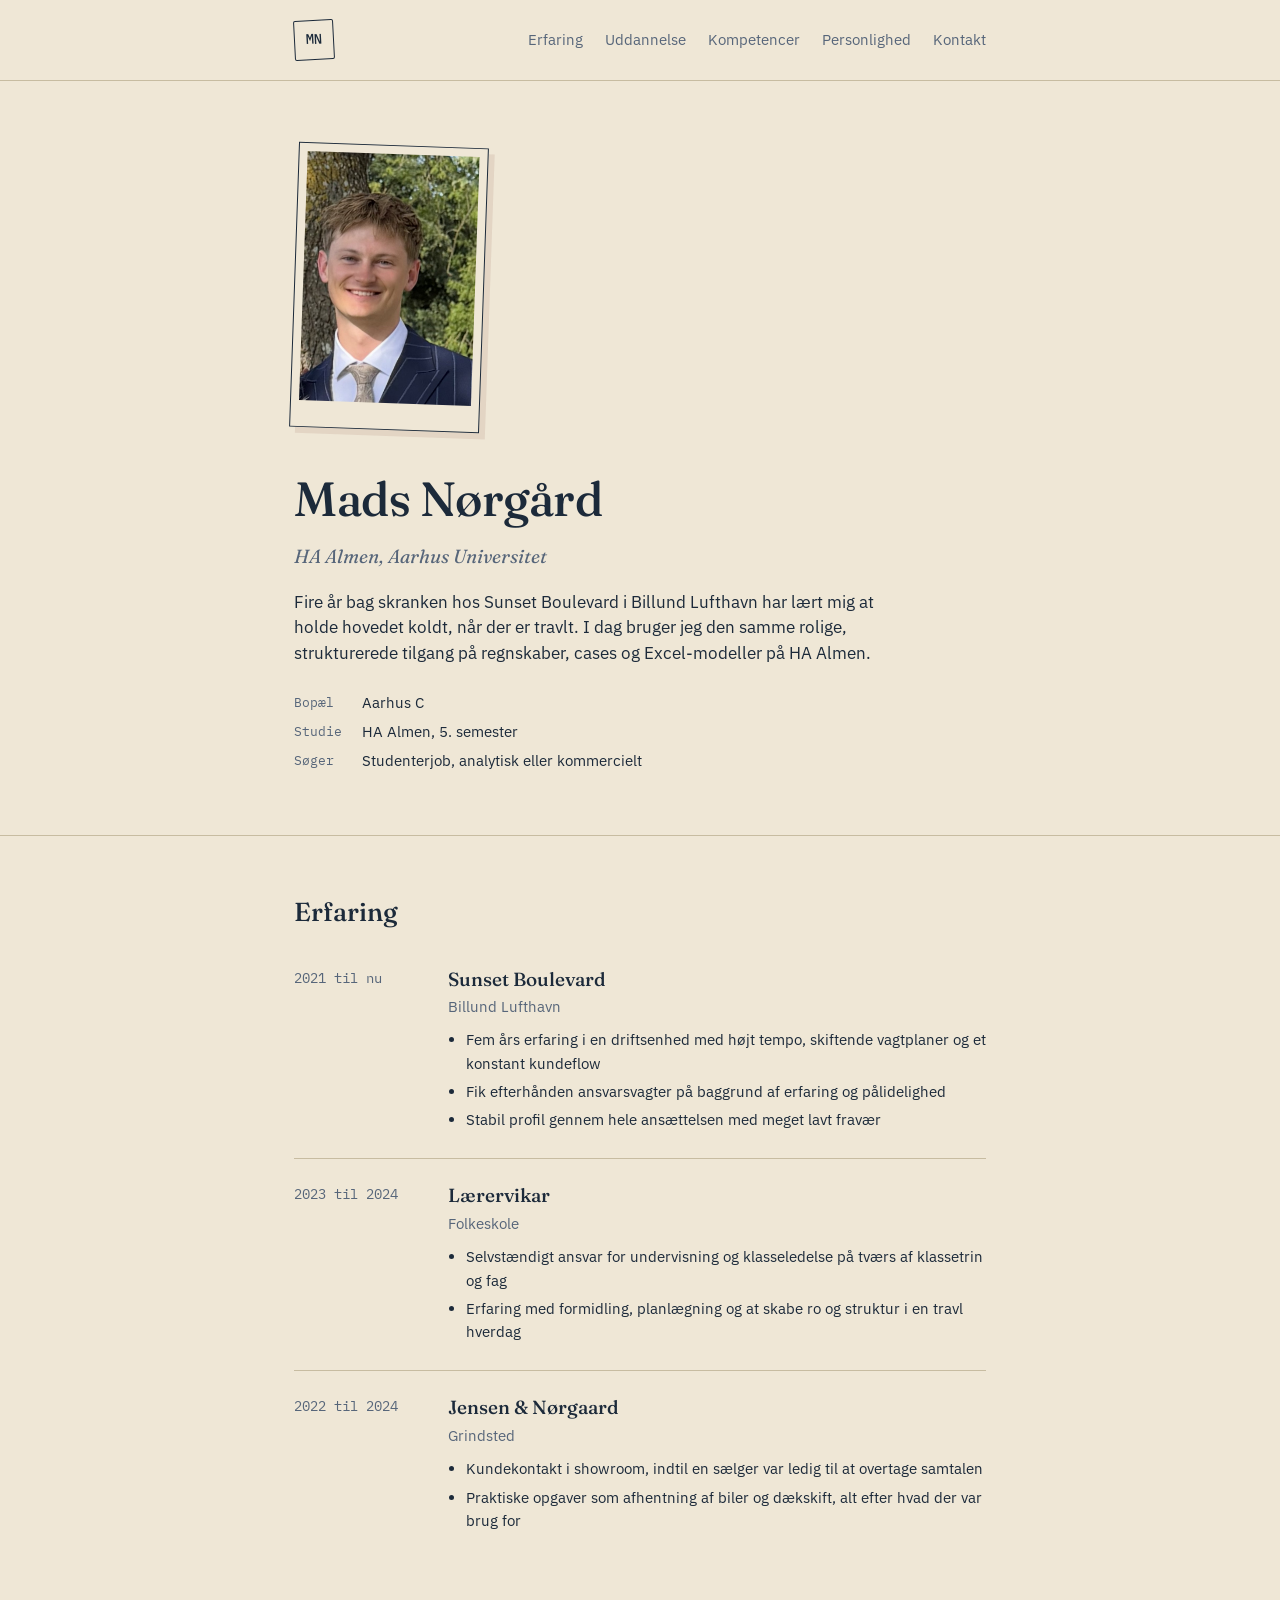
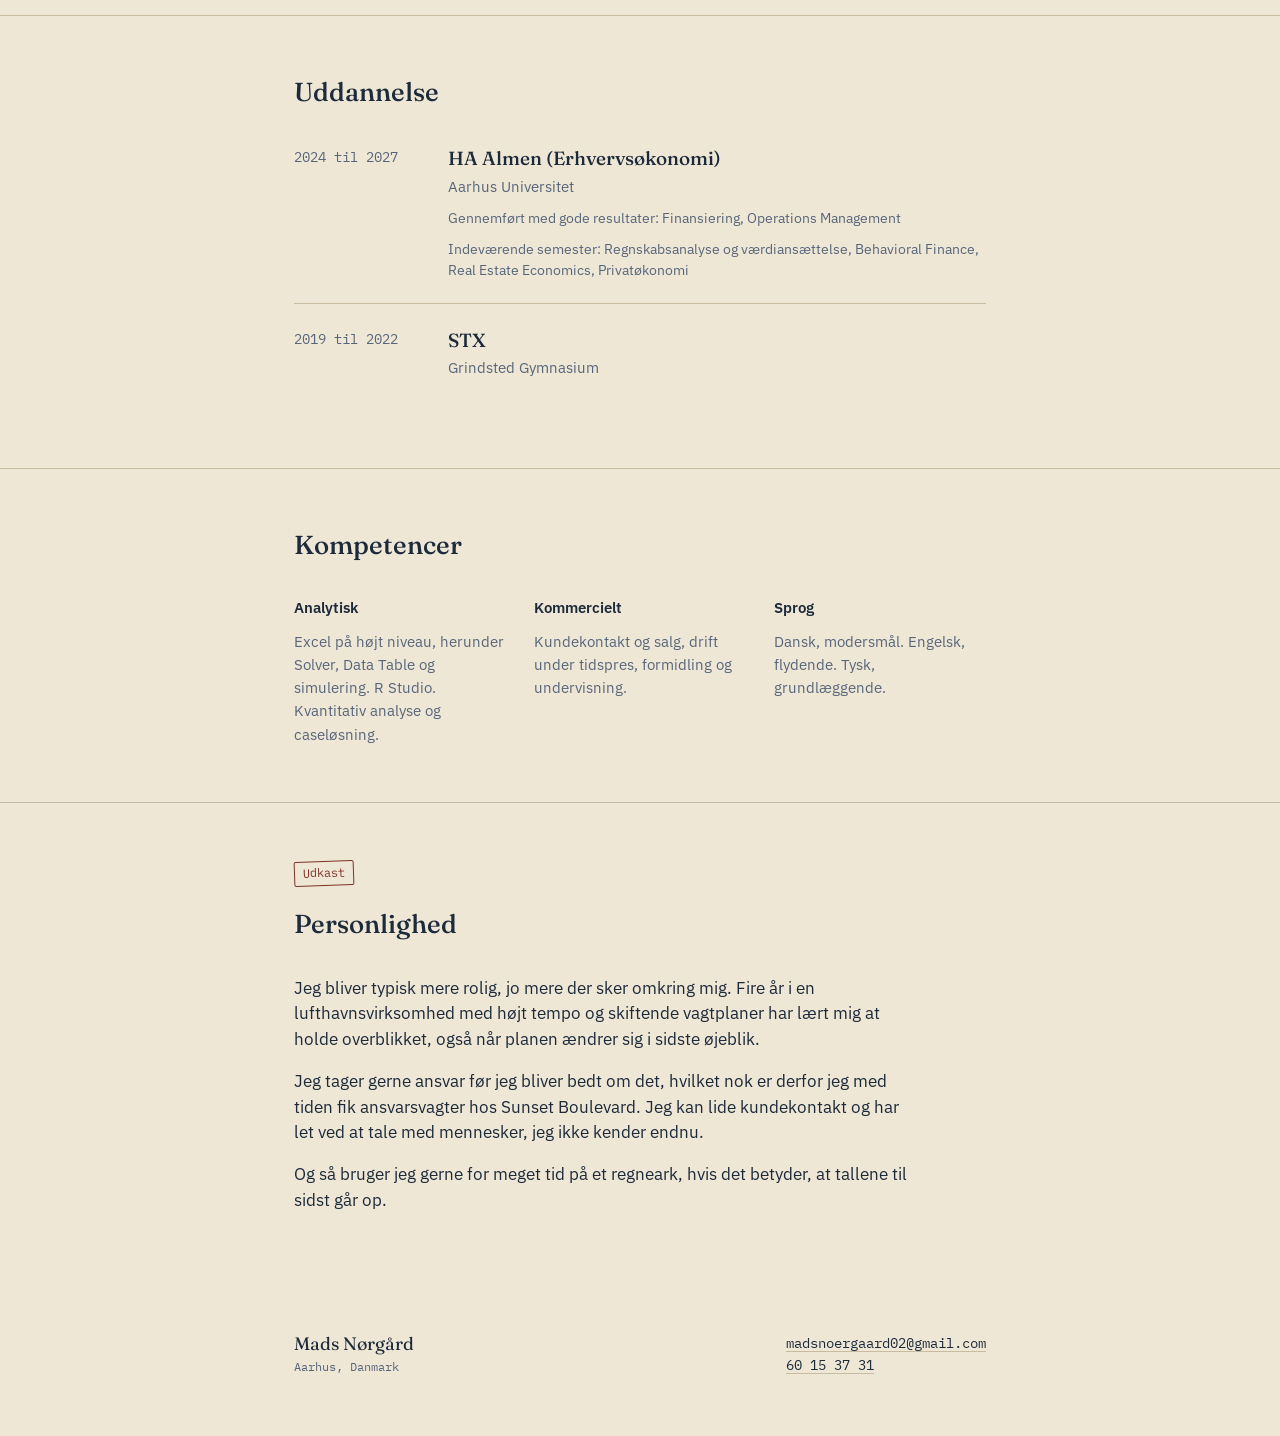
==== index.html @ 3f275c65 "Rename mads-noergaard.html to index.html" ====
<!doctype html>
<html lang="da">
<head>
<meta charset="utf-8">
<meta name="viewport" content="width=device-width, initial-scale=1">
<title>Mads Nørgård</title>
<link rel="preconnect" href="https://fonts.googleapis.com">
<link rel="preconnect" href="https://fonts.gstatic.com" crossorigin>
<link href="https://fonts.googleapis.com/css2?family=Fraunces:opsz,wght@9..144,300;9..144,500;9..144,600&family=IBM+Plex+Sans:wght@400;500;600&family=IBM+Plex+Mono:wght@400;500&display=swap" rel="stylesheet">
<style>
  :root {
    --paper: #EFE7D6;
    --ink: #1C2A3A;
    --ink-soft: #57667A;
    --line: #C7BCA1;
    --accent: #7B3327;
    --accent-soft: rgba(123,51,39,0.10);
    --font-display: 'Fraunces', Georgia, serif;
    --font-body: 'IBM Plex Sans', -apple-system, sans-serif;
    --font-mono: 'IBM Plex Mono', ui-monospace, monospace;
    --maxw: 740px;
  }
  @media (prefers-color-scheme: dark) {
    :root:not([data-theme="light"]) {
      --paper: #171A1D;
      --ink: #E9E3D3;
      --ink-soft: #9BA6AD;
      --line: #3B4046;
      --accent: #DE8368;
      --accent-soft: rgba(222,131,104,0.14);
    }
  }
  :root[data-theme="dark"] {
    --paper: #171A1D;
    --ink: #E9E3D3;
    --ink-soft: #9BA6AD;
    --line: #3B4046;
    --accent: #DE8368;
    --accent-soft: rgba(222,131,104,0.14);
  }

  * { box-sizing: border-box; }
  html { scroll-behavior: smooth; }
  @media (prefers-reduced-motion: reduce) {
    html { scroll-behavior: auto; }
    * { animation: none !important; transition: none !important; }
  }

  body {
    margin: 0;
    background: var(--paper);
    color: var(--ink);
    font-family: var(--font-body);
    line-height: 1.55;
    -webkit-font-smoothing: antialiased;
  }

  a { color: var(--ink); text-decoration-color: var(--line); text-underline-offset: 3px; }
  a:hover { color: var(--accent); text-decoration-color: var(--accent); }
  a:focus-visible, button:focus-visible { outline: 2px solid var(--accent); outline-offset: 3px; }

  .wrap {
    max-width: var(--maxw);
    margin: 0 auto;
    padding: 0 24px;
  }

  header.top {
    border-bottom: 1px solid var(--line);
    padding: 20px 0;
  }
  header.top .wrap {
    display: flex;
    align-items: center;
    justify-content: space-between;
    gap: 16px;
    flex-wrap: wrap;
  }
  .mark {
    display: inline-flex;
    align-items: center;
    justify-content: center;
    width: 40px;
    height: 40px;
    border: 1.5px solid var(--ink);
    border-radius: 2px;
    transform: rotate(-3deg);
    font-family: var(--font-mono);
    font-weight: 500;
    font-size: 14px;
    letter-spacing: 0.02em;
    flex: none;
  }
  nav.primary {
    display: flex;
    gap: 22px;
    flex-wrap: wrap;
    font-size: 15px;
  }
  nav.primary a { text-decoration: none; color: var(--ink-soft); }
  nav.primary a:hover { color: var(--accent); }

  main { padding-top: 8px; }

  section { padding: 56px 0; border-bottom: 1px solid var(--line); }
  section:last-of-type { border-bottom: none; }

  .hero { padding-top: 56px; padding-bottom: 48px; display: flex; gap: 32px; align-items: flex-start; flex-wrap: wrap; }
  .photo-frame {
    margin: 0;
    flex: none;
    width: 190px;
    aspect-ratio: 2 / 3;
    padding: 8px 8px 26px;
    background: var(--paper);
    border: 1px solid var(--ink);
    box-shadow: 6px 6px 0 var(--accent-soft);
    transform: rotate(2deg);
  }
  .photo-frame img {
    width: 100%;
    height: 100%;
    object-fit: cover;
    object-position: top center;
    display: block;
  }
  @media (max-width: 680px) {
    .hero { flex-direction: column; }
    .photo-frame { order: -1; width: 160px; margin-bottom: 4px; }
  }

  h1 {
    font-family: var(--font-display);
    font-weight: 500;
    font-size: clamp(34px, 6vw, 48px);
    margin: 0 0 6px;
    letter-spacing: -0.01em;
  }
  .hero .role {
    font-family: var(--font-display);
    font-style: italic;
    font-weight: 400;
    font-size: 19px;
    color: var(--ink-soft);
    margin: 0 0 18px;
  }
  .hero p.intro {
    max-width: 58ch;
    font-size: 16.5px;
    margin: 0 0 24px;
  }

  .ledger {
    display: grid;
    grid-template-columns: max-content 1fr;
    gap: 6px 20px;
    font-size: 15px;
    max-width: 460px;
  }
  .ledger dt {
    font-family: var(--font-mono);
    color: var(--ink-soft);
    font-size: 13px;
    padding-top: 2px;
  }
  .ledger dd { margin: 0; }

  h2 {
    font-family: var(--font-display);
    font-weight: 500;
    font-size: 26px;
    margin: 0 0 32px;
  }

  .entry {
    display: grid;
    grid-template-columns: 130px 1fr;
    gap: 6px 24px;
    padding: 22px 0;
    border-top: 1px solid var(--line);
  }
  .entry:first-of-type { border-top: none; padding-top: 0; }
  .entry .period {
    font-family: var(--font-mono);
    font-size: 13.5px;
    color: var(--ink-soft);
    padding-top: 3px;
  }
  .entry h3 {
    font-family: var(--font-display);
    font-weight: 500;
    font-size: 19px;
    margin: 0 0 2px;
  }
  .entry .role-line {
    color: var(--ink-soft);
    font-size: 14.5px;
    margin: 0 0 10px;
  }
  .entry ul {
    margin: 0;
    padding-left: 18px;
  }
  .entry li { margin-bottom: 5px; font-size: 15px; }
  .entry .extra {
    margin: 10px 0 0;
    font-size: 13.5px;
    color: var(--ink-soft);
  }

  @media (max-width: 560px) {
    .entry { grid-template-columns: 1fr; gap: 4px; }
    .entry .period { padding-top: 0; }
  }

  .skills-grid {
    display: grid;
    grid-template-columns: repeat(3, 1fr);
    gap: 28px;
  }
  .skills-grid .col h3 {
    font-family: var(--font-body);
    font-weight: 600;
    font-size: 14.5px;
    margin: 0 0 10px;
  }
  .skills-grid .col p { margin: 0; font-size: 15px; color: var(--ink-soft); }
  @media (max-width: 560px) {
    .skills-grid { grid-template-columns: 1fr; gap: 22px; }
  }

  .stamp-note {
    display: inline-block;
    font-family: var(--font-mono);
    font-size: 12px;
    color: var(--accent);
    border: 1px solid var(--accent);
    padding: 2px 8px;
    border-radius: 2px;
    transform: rotate(-2deg);
    margin-bottom: 18px;
  }

  #personlighed p { max-width: 62ch; font-size: 16.5px; }
  #personlighed p + p { margin-top: 14px; }

  footer {
    padding: 44px 0 60px;
  }
  footer .wrap {
    display: flex;
    flex-wrap: wrap;
    justify-content: space-between;
    gap: 20px;
    align-items: flex-end;
  }
  footer .name { font-family: var(--font-display); font-size: 18px; }
  footer .contact { font-family: var(--font-mono); font-size: 14px; color: var(--ink-soft); }
  footer .contact a { display: block; }
  footer .year { font-family: var(--font-mono); font-size: 12px; color: var(--ink-soft); }
</style>
</head>
<body>

<header class="top">
  <div class="wrap">
    <span class="mark" aria-hidden="true">MN</span>
    <nav class="primary" aria-label="Sidenavigation">
      <a href="#erfaring">Erfaring</a>
      <a href="#uddannelse">Uddannelse</a>
      <a href="#kompetencer">Kompetencer</a>
      <a href="#personlighed">Personlighed</a>
      <a href="#kontakt">Kontakt</a>
    </nav>
  </div>
</header>

<main>

  <section class="hero">
    <div class="wrap" style="display:flex; gap:32px; align-items:flex-start; flex-wrap:wrap;">
      <figure class="photo-frame">
        <img src="[data-uri]" alt="Mads Nørgård">
      </figure>
      <div>
        <h1>Mads Nørgård</h1>
        <p class="role">HA Almen, Aarhus Universitet</p>
        <p class="intro">Fire år bag skranken hos Sunset Boulevard i Billund Lufthavn har lært mig at holde hovedet koldt, når der er travlt. I dag bruger jeg den samme rolige, strukturerede tilgang på regnskaber, cases og Excel-modeller på HA Almen.</p>
        <dl class="ledger">
          <dt>Bopæl</dt><dd>Aarhus C</dd>
          <dt>Studie</dt><dd>HA Almen, 5. semester</dd>
          <dt>Søger</dt><dd>Studenterjob, analytisk eller kommercielt</dd>
        </dl>
      </div>
    </div>
  </section>

  <section id="erfaring">
    <div class="wrap">
      <h2>Erfaring</h2>

      <div class="entry">
        <div class="period">2021 til nu</div>
        <div>
          <h3>Sunset Boulevard</h3>
          <p class="role-line">Billund Lufthavn</p>
          <ul>
            <li>Fem års erfaring i en driftsenhed med højt tempo, skiftende vagtplaner og et konstant kundeflow</li>
            <li>Fik efterhånden ansvarsvagter på baggrund af erfaring og pålidelighed</li>
            <li>Stabil profil gennem hele ansættelsen med meget lavt fravær</li>
          </ul>
        </div>
      </div>

      <div class="entry">
        <div class="period">2023 til 2024</div>
        <div>
          <h3>Lærervikar</h3>
          <p class="role-line">Folkeskole</p>
          <ul>
            <li>Selvstændigt ansvar for undervisning og klasseledelse på tværs af klassetrin og fag</li>
            <li>Erfaring med formidling, planlægning og at skabe ro og struktur i en travl hverdag</li>
          </ul>
        </div>
      </div>

      <div class="entry">
        <div class="period">2022 til 2024</div>
        <div>
          <h3>Jensen &amp; Nørgaard</h3>
          <p class="role-line">Grindsted</p>
          <ul>
            <li>Kundekontakt i showroom, indtil en sælger var ledig til at overtage samtalen</li>
            <li>Praktiske opgaver som afhentning af biler og dækskift, alt efter hvad der var brug for</li>
          </ul>
        </div>
      </div>

    </div>
  </section>

  <section id="uddannelse">
    <div class="wrap">
      <h2>Uddannelse</h2>

      <div class="entry">
        <div class="period">2024 til 2027</div>
        <div>
          <h3>HA Almen (Erhvervsøkonomi)</h3>
          <p class="role-line">Aarhus Universitet</p>
          <p class="extra">Gennemført med gode resultater: Finansiering, Operations Management</p>
          <p class="extra">Indeværende semester: Regnskabsanalyse og værdiansættelse, Behavioral Finance, Real Estate Economics, Privatøkonomi</p>
        </div>
      </div>

      <div class="entry">
        <div class="period">2019 til 2022</div>
        <div>
          <h3>STX</h3>
          <p class="role-line">Grindsted Gymnasium</p>
        </div>
      </div>

    </div>
  </section>

  <section id="kompetencer">
    <div class="wrap">
      <h2>Kompetencer</h2>
      <div class="skills-grid">
        <div class="col">
          <h3>Analytisk</h3>
          <p>Excel på højt niveau, herunder Solver, Data Table og simulering. R Studio. Kvantitativ analyse og caseløsning.</p>
        </div>
        <div class="col">
          <h3>Kommercielt</h3>
          <p>Kundekontakt og salg, drift under tidspres, formidling og undervisning.</p>
        </div>
        <div class="col">
          <h3>Sprog</h3>
          <p>Dansk, modersmål. Engelsk, flydende. Tysk, grundlæggende.</p>
        </div>
      </div>
    </div>
  </section>

  <section id="personlighed">
    <div class="wrap">
      <span class="stamp-note">Udkast</span>
      <h2>Personlighed</h2>
      <p>Jeg bliver typisk mere rolig, jo mere der sker omkring mig. Fire år i en lufthavnsvirksomhed med højt tempo og skiftende vagtplaner har lært mig at holde overblikket, også når planen ændrer sig i sidste øjeblik.</p>
      <p>Jeg tager gerne ansvar før jeg bliver bedt om det, hvilket nok er derfor jeg med tiden fik ansvarsvagter hos Sunset Boulevard. Jeg kan lide kundekontakt og har let ved at tale med mennesker, jeg ikke kender endnu.</p>
      <p>Og så bruger jeg gerne for meget tid på et regneark, hvis det betyder, at tallene til sidst går op.</p>
    </div>
  </section>

</main>

<footer>
  <div class="wrap">
    <div>
      <div class="name">Mads Nørgård</div>
      <div class="year">Aarhus, Danmark</div>
    </div>
    <div class="contact" id="kontakt">
      <a href="mailto:madsnoergaard02@gmail.com">madsnoergaard02@gmail.com</a>
      <a href="tel:+4560153731">60 15 37 31</a>
    </div>
  </div>
</footer>

</body>
</html>
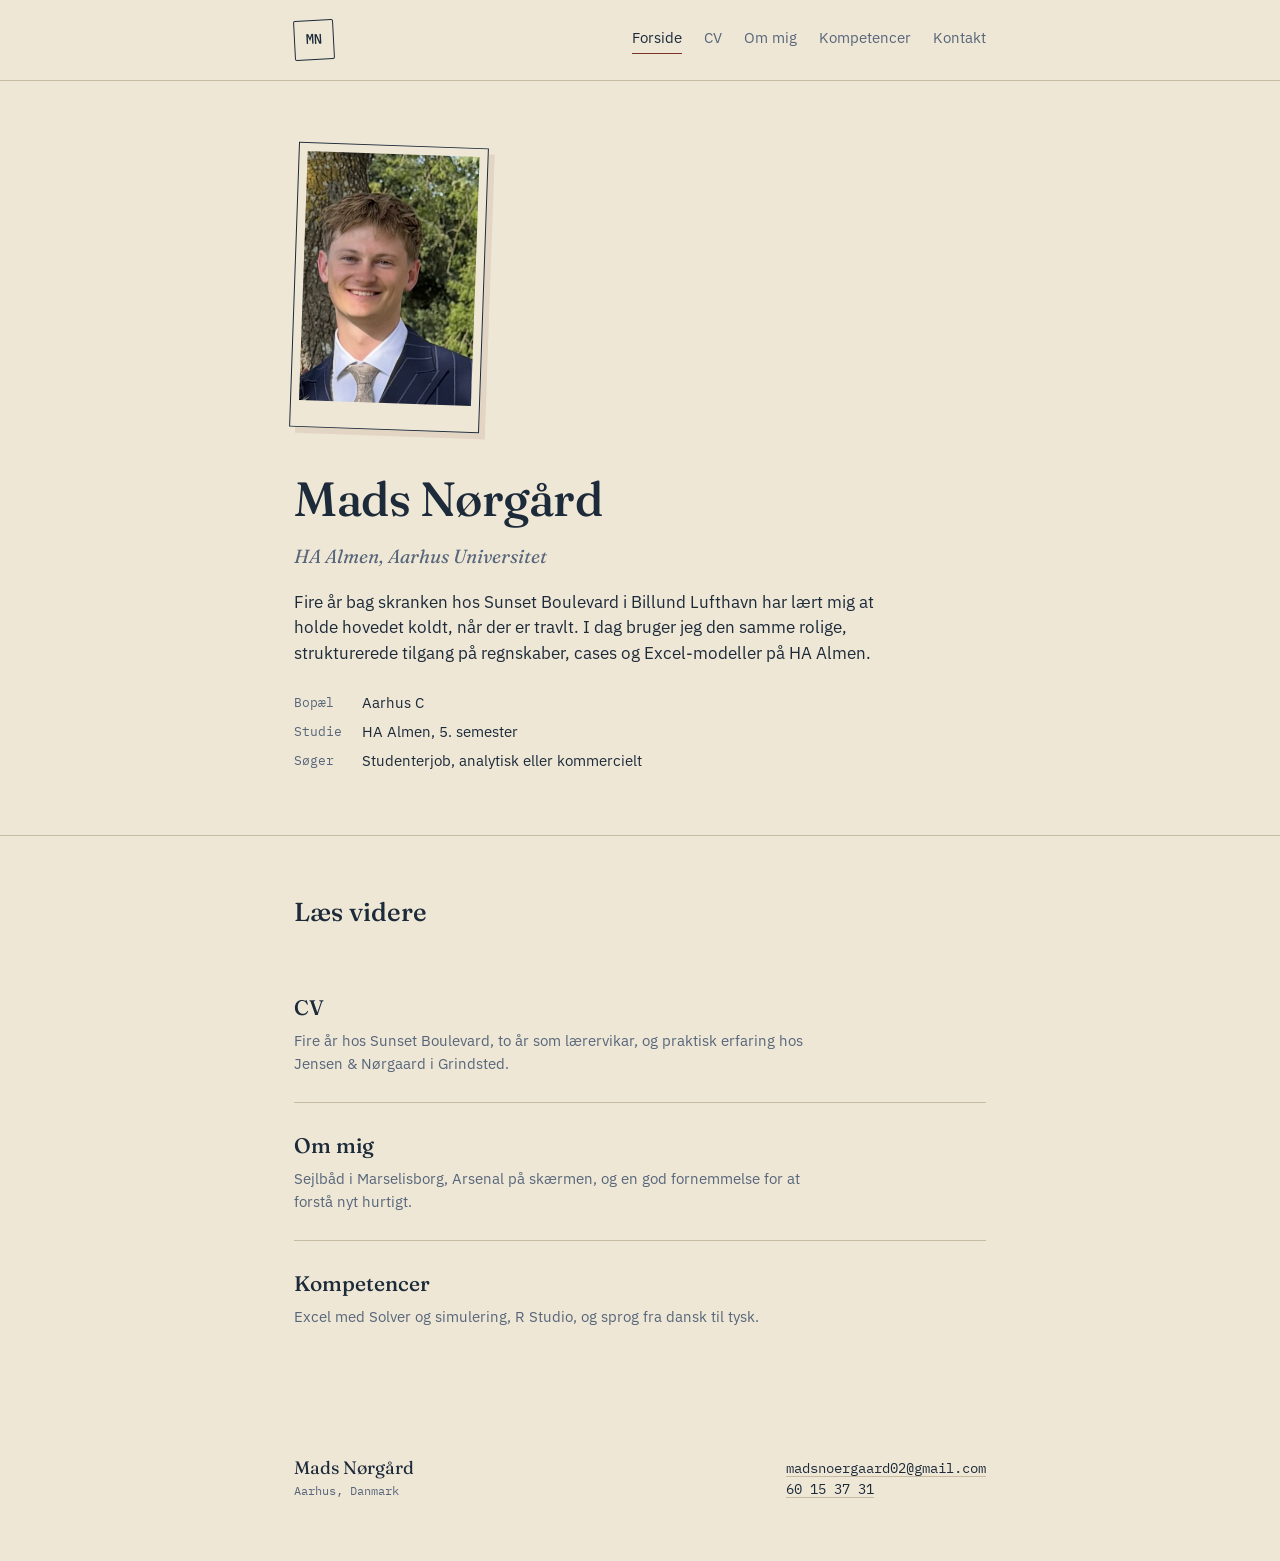
==== commit c9a29f72: "Add files via upload" ====
--- a/index.html
+++ b/index.html
@@ -4,273 +4,23 @@
 <meta charset="utf-8">
 <meta name="viewport" content="width=device-width, initial-scale=1">
 <title>Mads Nørgård</title>
+<link rel="icon" href="data:image/svg+xml,%3Csvg xmlns='http://www.w3.org/2000/svg' viewBox='0 0 64 64'%3E%3Crect width='64' height='64' fill='%23EFE7D6'/%3E%3Ctext x='32' y='42' font-family='monospace' font-size='24' text-anchor='middle' fill='%231C2A3A'%3EMN%3C/text%3E%3C/svg%3E">
 <link rel="preconnect" href="https://fonts.googleapis.com">
 <link rel="preconnect" href="https://fonts.gstatic.com" crossorigin>
 <link href="https://fonts.googleapis.com/css2?family=Fraunces:opsz,wght@9..144,300;9..144,500;9..144,600&family=IBM+Plex+Sans:wght@400;500;600&family=IBM+Plex+Mono:wght@400;500&display=swap" rel="stylesheet">
-<style>
-  :root {
-    --paper: #EFE7D6;
-    --ink: #1C2A3A;
-    --ink-soft: #57667A;
-    --line: #C7BCA1;
-    --accent: #7B3327;
-    --accent-soft: rgba(123,51,39,0.10);
-    --font-display: 'Fraunces', Georgia, serif;
-    --font-body: 'IBM Plex Sans', -apple-system, sans-serif;
-    --font-mono: 'IBM Plex Mono', ui-monospace, monospace;
-    --maxw: 740px;
-  }
-  @media (prefers-color-scheme: dark) {
-    :root:not([data-theme="light"]) {
-      --paper: #171A1D;
-      --ink: #E9E3D3;
-      --ink-soft: #9BA6AD;
-      --line: #3B4046;
-      --accent: #DE8368;
-      --accent-soft: rgba(222,131,104,0.14);
-    }
-  }
-  :root[data-theme="dark"] {
-    --paper: #171A1D;
-    --ink: #E9E3D3;
-    --ink-soft: #9BA6AD;
-    --line: #3B4046;
-    --accent: #DE8368;
-    --accent-soft: rgba(222,131,104,0.14);
-  }
-
-  * { box-sizing: border-box; }
-  html { scroll-behavior: smooth; }
-  @media (prefers-reduced-motion: reduce) {
-    html { scroll-behavior: auto; }
-    * { animation: none !important; transition: none !important; }
-  }
-
-  body {
-    margin: 0;
-    background: var(--paper);
-    color: var(--ink);
-    font-family: var(--font-body);
-    line-height: 1.55;
-    -webkit-font-smoothing: antialiased;
-  }
-
-  a { color: var(--ink); text-decoration-color: var(--line); text-underline-offset: 3px; }
-  a:hover { color: var(--accent); text-decoration-color: var(--accent); }
-  a:focus-visible, button:focus-visible { outline: 2px solid var(--accent); outline-offset: 3px; }
-
-  .wrap {
-    max-width: var(--maxw);
-    margin: 0 auto;
-    padding: 0 24px;
-  }
-
-  header.top {
-    border-bottom: 1px solid var(--line);
-    padding: 20px 0;
-  }
-  header.top .wrap {
-    display: flex;
-    align-items: center;
-    justify-content: space-between;
-    gap: 16px;
-    flex-wrap: wrap;
-  }
-  .mark {
-    display: inline-flex;
-    align-items: center;
-    justify-content: center;
-    width: 40px;
-    height: 40px;
-    border: 1.5px solid var(--ink);
-    border-radius: 2px;
-    transform: rotate(-3deg);
-    font-family: var(--font-mono);
-    font-weight: 500;
-    font-size: 14px;
-    letter-spacing: 0.02em;
-    flex: none;
-  }
-  nav.primary {
-    display: flex;
-    gap: 22px;
-    flex-wrap: wrap;
-    font-size: 15px;
-  }
-  nav.primary a { text-decoration: none; color: var(--ink-soft); }
-  nav.primary a:hover { color: var(--accent); }
-
-  main { padding-top: 8px; }
-
-  section { padding: 56px 0; border-bottom: 1px solid var(--line); }
-  section:last-of-type { border-bottom: none; }
-
-  .hero { padding-top: 56px; padding-bottom: 48px; display: flex; gap: 32px; align-items: flex-start; flex-wrap: wrap; }
-  .photo-frame {
-    margin: 0;
-    flex: none;
-    width: 190px;
-    aspect-ratio: 2 / 3;
-    padding: 8px 8px 26px;
-    background: var(--paper);
-    border: 1px solid var(--ink);
-    box-shadow: 6px 6px 0 var(--accent-soft);
-    transform: rotate(2deg);
-  }
-  .photo-frame img {
-    width: 100%;
-    height: 100%;
-    object-fit: cover;
-    object-position: top center;
-    display: block;
-  }
-  @media (max-width: 680px) {
-    .hero { flex-direction: column; }
-    .photo-frame { order: -1; width: 160px; margin-bottom: 4px; }
-  }
-
-  h1 {
-    font-family: var(--font-display);
-    font-weight: 500;
-    font-size: clamp(34px, 6vw, 48px);
-    margin: 0 0 6px;
-    letter-spacing: -0.01em;
-  }
-  .hero .role {
-    font-family: var(--font-display);
-    font-style: italic;
-    font-weight: 400;
-    font-size: 19px;
-    color: var(--ink-soft);
-    margin: 0 0 18px;
-  }
-  .hero p.intro {
-    max-width: 58ch;
-    font-size: 16.5px;
-    margin: 0 0 24px;
-  }
-
-  .ledger {
-    display: grid;
-    grid-template-columns: max-content 1fr;
-    gap: 6px 20px;
-    font-size: 15px;
-    max-width: 460px;
-  }
-  .ledger dt {
-    font-family: var(--font-mono);
-    color: var(--ink-soft);
-    font-size: 13px;
-    padding-top: 2px;
-  }
-  .ledger dd { margin: 0; }
-
-  h2 {
-    font-family: var(--font-display);
-    font-weight: 500;
-    font-size: 26px;
-    margin: 0 0 32px;
-  }
-
-  .entry {
-    display: grid;
-    grid-template-columns: 130px 1fr;
-    gap: 6px 24px;
-    padding: 22px 0;
-    border-top: 1px solid var(--line);
-  }
-  .entry:first-of-type { border-top: none; padding-top: 0; }
-  .entry .period {
-    font-family: var(--font-mono);
-    font-size: 13.5px;
-    color: var(--ink-soft);
-    padding-top: 3px;
-  }
-  .entry h3 {
-    font-family: var(--font-display);
-    font-weight: 500;
-    font-size: 19px;
-    margin: 0 0 2px;
-  }
-  .entry .role-line {
-    color: var(--ink-soft);
-    font-size: 14.5px;
-    margin: 0 0 10px;
-  }
-  .entry ul {
-    margin: 0;
-    padding-left: 18px;
-  }
-  .entry li { margin-bottom: 5px; font-size: 15px; }
-  .entry .extra {
-    margin: 10px 0 0;
-    font-size: 13.5px;
-    color: var(--ink-soft);
-  }
-
-  @media (max-width: 560px) {
-    .entry { grid-template-columns: 1fr; gap: 4px; }
-    .entry .period { padding-top: 0; }
-  }
-
-  .skills-grid {
-    display: grid;
-    grid-template-columns: repeat(3, 1fr);
-    gap: 28px;
-  }
-  .skills-grid .col h3 {
-    font-family: var(--font-body);
-    font-weight: 600;
-    font-size: 14.5px;
-    margin: 0 0 10px;
-  }
-  .skills-grid .col p { margin: 0; font-size: 15px; color: var(--ink-soft); }
-  @media (max-width: 560px) {
-    .skills-grid { grid-template-columns: 1fr; gap: 22px; }
-  }
-
-  .stamp-note {
-    display: inline-block;
-    font-family: var(--font-mono);
-    font-size: 12px;
-    color: var(--accent);
-    border: 1px solid var(--accent);
-    padding: 2px 8px;
-    border-radius: 2px;
-    transform: rotate(-2deg);
-    margin-bottom: 18px;
-  }
-
-  #personlighed p { max-width: 62ch; font-size: 16.5px; }
-  #personlighed p + p { margin-top: 14px; }
-
-  footer {
-    padding: 44px 0 60px;
-  }
-  footer .wrap {
-    display: flex;
-    flex-wrap: wrap;
-    justify-content: space-between;
-    gap: 20px;
-    align-items: flex-end;
-  }
-  footer .name { font-family: var(--font-display); font-size: 18px; }
-  footer .contact { font-family: var(--font-mono); font-size: 14px; color: var(--ink-soft); }
-  footer .contact a { display: block; }
-  footer .year { font-family: var(--font-mono); font-size: 12px; color: var(--ink-soft); }
-</style>
+<link rel="stylesheet" href="style.css">
 </head>
 <body>
 
 <header class="top">
   <div class="wrap">
-    <span class="mark" aria-hidden="true">MN</span>
+    <a class="mark" href="index.html" aria-hidden="true">MN</a>
     <nav class="primary" aria-label="Sidenavigation">
-      <a href="#erfaring">Erfaring</a>
-      <a href="#uddannelse">Uddannelse</a>
-      <a href="#kompetencer">Kompetencer</a>
-      <a href="#personlighed">Personlighed</a>
-      <a href="#kontakt">Kontakt</a>
+      <a href="index.html" aria-current="page">Forside</a>
+      <a href="cv.html">CV</a>
+      <a href="om-mig.html">Om mig</a>
+      <a href="kompetencer.html">Kompetencer</a>
+      <a href="index.html#kontakt">Kontakt</a>
     </nav>
   </div>
 </header>
@@ -280,7 +30,7 @@
   <section class="hero">
     <div class="wrap" style="display:flex; gap:32px; align-items:flex-start; flex-wrap:wrap;">
       <figure class="photo-frame">
-        <img src="[data-uri]" alt="Mads Nørgård">
+        <img src="mads.jpg" alt="Mads Nørgård">
       </figure>
       <div>
         <h1>Mads Nørgård</h1>
@@ -295,102 +45,23 @@
     </div>
   </section>
 
-  <section id="erfaring">
+  <section>
     <div class="wrap">
-      <h2>Erfaring</h2>
-
-      <div class="entry">
-        <div class="period">2021 til nu</div>
-        <div>
-          <h3>Sunset Boulevard</h3>
-          <p class="role-line">Billund Lufthavn</p>
-          <ul>
-            <li>Fem års erfaring i en driftsenhed med højt tempo, skiftende vagtplaner og et konstant kundeflow</li>
-            <li>Fik efterhånden ansvarsvagter på baggrund af erfaring og pålidelighed</li>
-            <li>Stabil profil gennem hele ansættelsen med meget lavt fravær</li>
-          </ul>
+      <h2>Læs videre</h2>
+      <div class="teaser-list">
+        <div class="teaser-item">
+          <h3><a href="cv.html">CV</a></h3>
+          <p>Fire år hos Sunset Boulevard, to år som lærervikar, og praktisk erfaring hos Jensen &amp; Nørgaard i Grindsted.</p>
+        </div>
+        <div class="teaser-item">
+          <h3><a href="om-mig.html">Om mig</a></h3>
+          <p>Sejlbåd i Marselisborg, Arsenal på skærmen, og en god fornemmelse for at forstå nyt hurtigt.</p>
+        </div>
+        <div class="teaser-item">
+          <h3><a href="kompetencer.html">Kompetencer</a></h3>
+          <p>Excel med Solver og simulering, R Studio, og sprog fra dansk til tysk.</p>
         </div>
       </div>
-
-      <div class="entry">
-        <div class="period">2023 til 2024</div>
-        <div>
-          <h3>Lærervikar</h3>
-          <p class="role-line">Folkeskole</p>
-          <ul>
-            <li>Selvstændigt ansvar for undervisning og klasseledelse på tværs af klassetrin og fag</li>
-            <li>Erfaring med formidling, planlægning og at skabe ro og struktur i en travl hverdag</li>
-          </ul>
-        </div>
-      </div>
-
-      <div class="entry">
-        <div class="period">2022 til 2024</div>
-        <div>
-          <h3>Jensen &amp; Nørgaard</h3>
-          <p class="role-line">Grindsted</p>
-          <ul>
-            <li>Kundekontakt i showroom, indtil en sælger var ledig til at overtage samtalen</li>
-            <li>Praktiske opgaver som afhentning af biler og dækskift, alt efter hvad der var brug for</li>
-          </ul>
-        </div>
-      </div>
-
-    </div>
-  </section>
-
-  <section id="uddannelse">
-    <div class="wrap">
-      <h2>Uddannelse</h2>
-
-      <div class="entry">
-        <div class="period">2024 til 2027</div>
-        <div>
-          <h3>HA Almen (Erhvervsøkonomi)</h3>
-          <p class="role-line">Aarhus Universitet</p>
-          <p class="extra">Gennemført med gode resultater: Finansiering, Operations Management</p>
-          <p class="extra">Indeværende semester: Regnskabsanalyse og værdiansættelse, Behavioral Finance, Real Estate Economics, Privatøkonomi</p>
-        </div>
-      </div>
-
-      <div class="entry">
-        <div class="period">2019 til 2022</div>
-        <div>
-          <h3>STX</h3>
-          <p class="role-line">Grindsted Gymnasium</p>
-        </div>
-      </div>
-
-    </div>
-  </section>
-
-  <section id="kompetencer">
-    <div class="wrap">
-      <h2>Kompetencer</h2>
-      <div class="skills-grid">
-        <div class="col">
-          <h3>Analytisk</h3>
-          <p>Excel på højt niveau, herunder Solver, Data Table og simulering. R Studio. Kvantitativ analyse og caseløsning.</p>
-        </div>
-        <div class="col">
-          <h3>Kommercielt</h3>
-          <p>Kundekontakt og salg, drift under tidspres, formidling og undervisning.</p>
-        </div>
-        <div class="col">
-          <h3>Sprog</h3>
-          <p>Dansk, modersmål. Engelsk, flydende. Tysk, grundlæggende.</p>
-        </div>
-      </div>
-    </div>
-  </section>
-
-  <section id="personlighed">
-    <div class="wrap">
-      <span class="stamp-note">Udkast</span>
-      <h2>Personlighed</h2>
-      <p>Jeg bliver typisk mere rolig, jo mere der sker omkring mig. Fire år i en lufthavnsvirksomhed med højt tempo og skiftende vagtplaner har lært mig at holde overblikket, også når planen ændrer sig i sidste øjeblik.</p>
-      <p>Jeg tager gerne ansvar før jeg bliver bedt om det, hvilket nok er derfor jeg med tiden fik ansvarsvagter hos Sunset Boulevard. Jeg kan lide kundekontakt og har let ved at tale med mennesker, jeg ikke kender endnu.</p>
-      <p>Og så bruger jeg gerne for meget tid på et regneark, hvis det betyder, at tallene til sidst går op.</p>
     </div>
   </section>
 
--- a/style.css
+++ b/style.css
@@ -0,0 +1,240 @@
+:root {
+  --paper: #EFE7D6;
+  --ink: #1C2A3A;
+  --ink-soft: #57667A;
+  --line: #C7BCA1;
+  --accent: #7B3327;
+  --accent-soft: rgba(123,51,39,0.10);
+  --font-display: 'Fraunces', Georgia, serif;
+  --font-body: 'IBM Plex Sans', -apple-system, sans-serif;
+  --font-mono: 'IBM Plex Mono', ui-monospace, monospace;
+  --maxw: 740px;
+}
+@media (prefers-color-scheme: dark) {
+  :root {
+    --paper: #171A1D;
+    --ink: #E9E3D3;
+    --ink-soft: #9BA6AD;
+    --line: #3B4046;
+    --accent: #DE8368;
+    --accent-soft: rgba(222,131,104,0.14);
+  }
+}
+
+* { box-sizing: border-box; }
+html { scroll-behavior: smooth; }
+@media (prefers-reduced-motion: reduce) {
+  html { scroll-behavior: auto; }
+  * { animation: none !important; transition: none !important; }
+}
+
+body {
+  margin: 0;
+  background: var(--paper);
+  color: var(--ink);
+  font-family: var(--font-body);
+  line-height: 1.55;
+  -webkit-font-smoothing: antialiased;
+}
+
+a { color: var(--ink); text-decoration-color: var(--line); text-underline-offset: 3px; }
+a:hover { color: var(--accent); text-decoration-color: var(--accent); }
+a:focus-visible, button:focus-visible { outline: 2px solid var(--accent); outline-offset: 3px; }
+
+.wrap {
+  max-width: var(--maxw);
+  margin: 0 auto;
+  padding: 0 24px;
+}
+
+/* header / nav */
+header.top {
+  border-bottom: 1px solid var(--line);
+  padding: 20px 0;
+}
+header.top .wrap {
+  display: flex;
+  align-items: center;
+  justify-content: space-between;
+  gap: 16px;
+  flex-wrap: wrap;
+}
+.mark {
+  display: inline-flex;
+  align-items: center;
+  justify-content: center;
+  width: 40px;
+  height: 40px;
+  border: 1.5px solid var(--ink);
+  border-radius: 2px;
+  transform: rotate(-3deg);
+  font-family: var(--font-mono);
+  font-weight: 500;
+  font-size: 14px;
+  letter-spacing: 0.02em;
+  flex: none;
+  text-decoration: none !important;
+  color: var(--ink) !important;
+}
+nav.primary {
+  display: flex;
+  gap: 22px;
+  flex-wrap: wrap;
+  font-size: 15px;
+}
+nav.primary a { text-decoration: none; color: var(--ink-soft); padding-bottom: 3px; }
+nav.primary a:hover { color: var(--accent); }
+nav.primary a[aria-current="page"] {
+  color: var(--ink);
+  border-bottom: 1.5px solid var(--accent);
+}
+
+main { padding-top: 8px; }
+
+section { padding: 56px 0; border-bottom: 1px solid var(--line); }
+section:last-of-type { border-bottom: none; }
+
+/* hero (forside) */
+.hero { padding-top: 56px; padding-bottom: 48px; display: flex; gap: 32px; align-items: flex-start; flex-wrap: wrap; }
+.photo-frame {
+  margin: 0;
+  flex: none;
+  width: 190px;
+  aspect-ratio: 2 / 3;
+  padding: 8px 8px 26px;
+  background: var(--paper);
+  border: 1px solid var(--ink);
+  box-shadow: 6px 6px 0 var(--accent-soft);
+  transform: rotate(2deg);
+}
+.photo-frame img {
+  width: 100%;
+  height: 100%;
+  object-fit: cover;
+  object-position: top center;
+  display: block;
+}
+@media (max-width: 680px) {
+  .hero { flex-direction: column; }
+  .photo-frame { order: -1; width: 160px; margin-bottom: 4px; }
+}
+
+h1 {
+  font-family: var(--font-display);
+  font-weight: 500;
+  font-size: clamp(34px, 6vw, 48px);
+  margin: 0 0 6px;
+  letter-spacing: -0.01em;
+}
+.hero .role {
+  font-family: var(--font-display);
+  font-style: italic;
+  font-weight: 400;
+  font-size: 19px;
+  color: var(--ink-soft);
+  margin: 0 0 18px;
+}
+.hero p.intro { max-width: 58ch; font-size: 16.5px; margin: 0 0 24px; }
+
+.ledger {
+  display: grid;
+  grid-template-columns: max-content 1fr;
+  gap: 6px 20px;
+  font-size: 15px;
+  max-width: 460px;
+}
+.ledger dt { font-family: var(--font-mono); color: var(--ink-soft); font-size: 13px; padding-top: 2px; }
+.ledger dd { margin: 0; }
+
+/* page header, used on cv / om-mig / kompetencer */
+.page-header { padding: 48px 0 12px; }
+.page-header h1 { margin-bottom: 8px; }
+.page-header p.lede { max-width: 58ch; font-size: 16.5px; color: var(--ink-soft); margin: 0; }
+
+h2 {
+  font-family: var(--font-display);
+  font-weight: 500;
+  font-size: 26px;
+  margin: 0 0 32px;
+}
+
+/* ledger-row entries: work experience, education */
+.entry {
+  display: grid;
+  grid-template-columns: 130px 1fr;
+  gap: 6px 24px;
+  padding: 22px 0;
+  border-top: 1px solid var(--line);
+}
+.entry:first-of-type { border-top: none; padding-top: 0; }
+.entry .period { font-family: var(--font-mono); font-size: 13.5px; color: var(--ink-soft); padding-top: 3px; }
+.entry h3 { font-family: var(--font-display); font-weight: 500; font-size: 19px; margin: 0 0 2px; }
+.entry .role-line { color: var(--ink-soft); font-size: 14.5px; margin: 0 0 10px; }
+.entry ul { margin: 0; padding-left: 18px; }
+.entry li { margin-bottom: 5px; font-size: 15px; }
+.entry .extra { margin: 10px 0 0; font-size: 13.5px; color: var(--ink-soft); }
+@media (max-width: 560px) {
+  .entry { grid-template-columns: 1fr; gap: 4px; }
+  .entry .period { padding-top: 0; }
+}
+
+/* skills grid */
+.skills-grid { display: grid; grid-template-columns: repeat(3, 1fr); gap: 28px; }
+.skills-grid .col h3 { font-family: var(--font-body); font-weight: 600; font-size: 14.5px; margin: 0 0 10px; }
+.skills-grid .col p { margin: 0; font-size: 15px; color: var(--ink-soft); }
+@media (max-width: 560px) { .skills-grid { grid-template-columns: 1fr; gap: 22px; } }
+
+/* function list, used on kompetencer for Excel functions */
+.function-list { display: grid; grid-template-columns: max-content 1fr; gap: 10px 22px; font-size: 15px; margin: 0; max-width: 560px; }
+.function-list dt { font-family: var(--font-mono); font-size: 13.5px; color: var(--ink); background: var(--accent-soft); padding: 2px 8px; border-radius: 2px; width: fit-content; }
+.function-list dd { margin: 0; color: var(--ink-soft); }
+
+.stamp-note {
+  display: inline-block;
+  font-family: var(--font-mono);
+  font-size: 12px;
+  color: var(--accent);
+  border: 1px solid var(--accent);
+  padding: 2px 8px;
+  border-radius: 2px;
+  transform: rotate(-2deg);
+  margin-bottom: 18px;
+}
+
+/* long-form prose sections, om mig */
+.prose p { max-width: 62ch; font-size: 16.5px; }
+.prose p + p { margin-top: 14px; }
+
+/* illustrated stamped graphics: sailboat, spreadsheet */
+.graphic-card {
+  margin: 30px 0 6px;
+  padding: 18px;
+  background: var(--paper);
+  border: 1px solid var(--ink);
+  box-shadow: 6px 6px 0 var(--accent-soft);
+  max-width: 380px;
+}
+.graphic-card.float-right { transform: rotate(-1.5deg); }
+.graphic-card svg { display: block; width: 100%; height: auto; }
+.graphic-card figcaption {
+  font-family: var(--font-mono);
+  font-size: 12px;
+  color: var(--ink-soft);
+  margin-top: 10px;
+  text-align: center;
+}
+
+/* teaser links on forside */
+.teaser-list { display: flex; flex-direction: column; }
+.teaser-item { padding: 26px 0; border-top: 1px solid var(--line); }
+.teaser-item:first-child { border-top: none; }
+.teaser-item h3 { font-family: var(--font-display); font-weight: 500; font-size: 21px; margin: 0 0 6px; }
+.teaser-item h3 a { text-decoration: none; }
+.teaser-item p { margin: 0; color: var(--ink-soft); font-size: 15px; max-width: 60ch; }
+
+footer { padding: 44px 0 60px; }
+footer .wrap { display: flex; flex-wrap: wrap; justify-content: space-between; gap: 20px; align-items: flex-end; }
+footer .name { font-family: var(--font-display); font-size: 18px; }
+footer .contact { font-family: var(--font-mono); font-size: 14px; color: var(--ink-soft); }
+footer .contact a { display: block; }
+footer .year { font-family: var(--font-mono); font-size: 12px; color: var(--ink-soft); }
